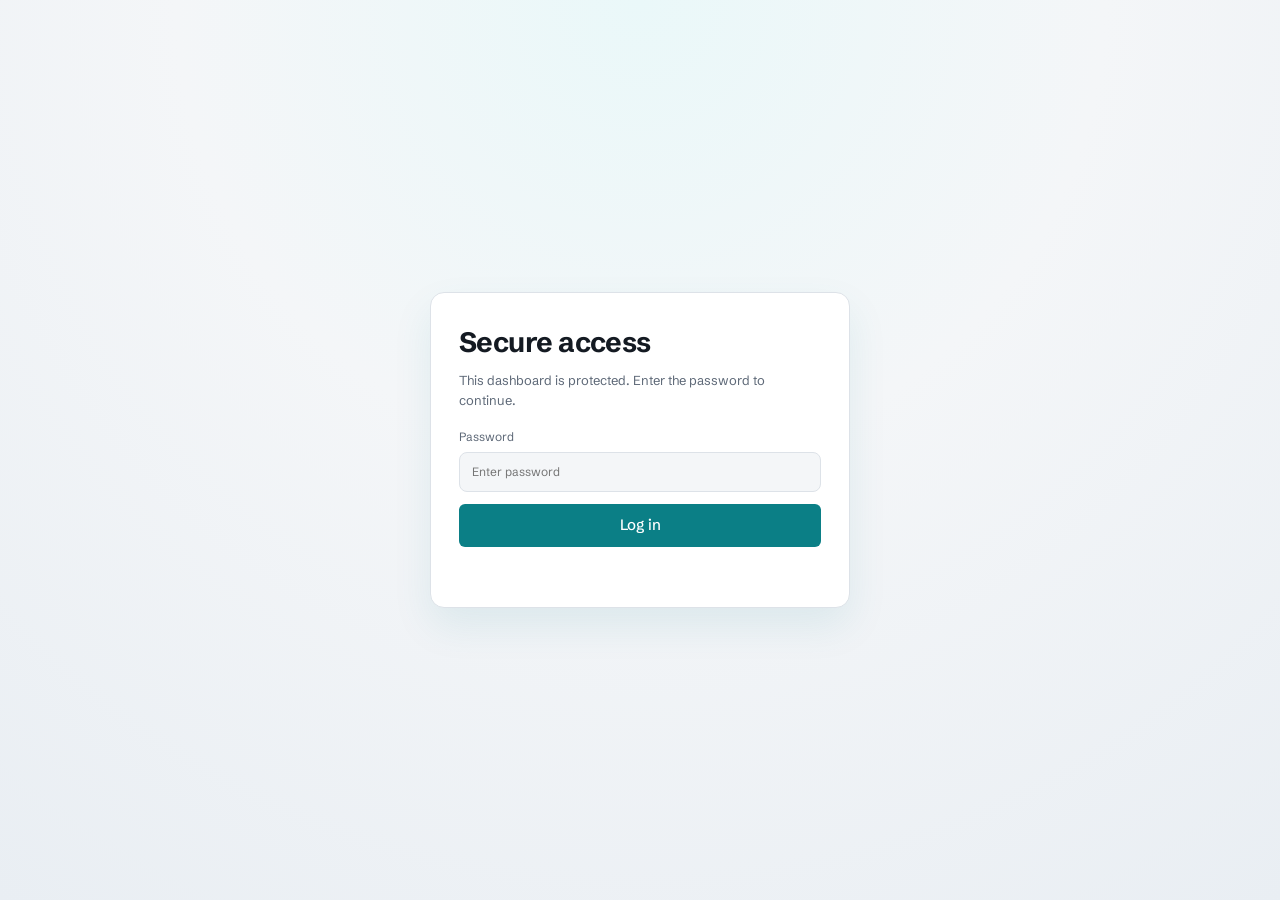
==== login/index.html @ b6eb1f84 "Refactor authentication redirects and add login page" ====
<!DOCTYPE html>
<html lang="en">
<head>
<meta charset="utf-8">
<meta name="viewport" content="width=device-width, initial-scale=1">
<title>Secure access</title>
<link rel="preconnect" href="https://fonts.googleapis.com">
<link rel="preconnect" href="https://fonts.gstatic.com" crossorigin>
<link href="https://fonts.googleapis.com/css2?family=Schibsted+Grotesk:wght@400;500;700&display=swap" rel="stylesheet">
<link rel="stylesheet" href="../login.css">
</head>
<body>
  <div id="loginScreen">
    <div class="login-card">
      <h1>Secure access</h1>
      <div class="sub">This dashboard is protected. Enter the password to continue.</div>
      <form id="loginForm" novalidate>
        <label>Password
          <input id="loginPassword" type="password" autocomplete="current-password" placeholder="Enter password" required>
        </label>
        <button class="btn" type="submit">Log in</button>
        <p id="loginError" role="alert" aria-live="polite"></p>
      </form>
    </div>
  </div>

  <script src="../login.js"></script>
</body>
</html>
---- login.css ----
:root{--bg:#f4f6f8;--panel:#fff;--ink:#141a22;--muted:#5d6877;--line:#dde2e8;--accent:#0b7f86;--accent-ink:#fff;--warn:#b4560a}
@media (prefers-color-scheme:dark){:root:not([data-theme=light]){--bg:#0f141a;--panel:#171e27;--ink:#e8edf3;--muted:#93a0b0;--line:#2a3441;--accent:#3fc1c9;--accent-ink:#06282b;--warn:#f0a35e}}
:root[data-theme=dark]{--bg:#0f141a;--panel:#171e27;--ink:#e8edf3;--muted:#93a0b0;--line:#2a3441;--accent:#3fc1c9;--accent-ink:#06282b;--warn:#f0a35e}
*{box-sizing:border-box}
body{margin:0;background:var(--bg);color:var(--ink);font:15px/1.5 "Schibsted Grotesk",system-ui,sans-serif}
#loginScreen{min-height:100vh;display:grid;place-items:center;padding:24px;background:radial-gradient(circle at top,#eaf8f9 0%,var(--bg) 42%,#e9eef3 100%)}
.login-card{width:min(100%,420px);background:var(--panel);border:1px solid var(--line);border-radius:14px;padding:28px;box-shadow:0 18px 40px rgba(11,127,134,.09)}
.login-card h1{margin:0 0 8px;font-size:28px;letter-spacing:-.02em}
.login-card form{display:flex;flex-direction:column;gap:12px;margin-top:18px}
.login-card label{font-size:12px;color:var(--muted);display:flex;flex-direction:column;gap:6px}
.login-card input{background:var(--bg);border:1px solid var(--line);border-radius:8px;padding:10px 12px;color:var(--ink)}
.login-card .btn{width:100%;padding:10px 14px}
#loginError{min-height:20px;margin:0;color:var(--warn);font-size:13px}
.sub{color:var(--muted);font-size:13px}
button,input{font:inherit;color:inherit}
.btn{background:var(--accent);color:var(--accent-ink);border:0;border-radius:6px;padding:8px 14px;cursor:pointer;font-weight:500}
:focus-visible{outline:2px solid var(--accent);outline-offset:2px}
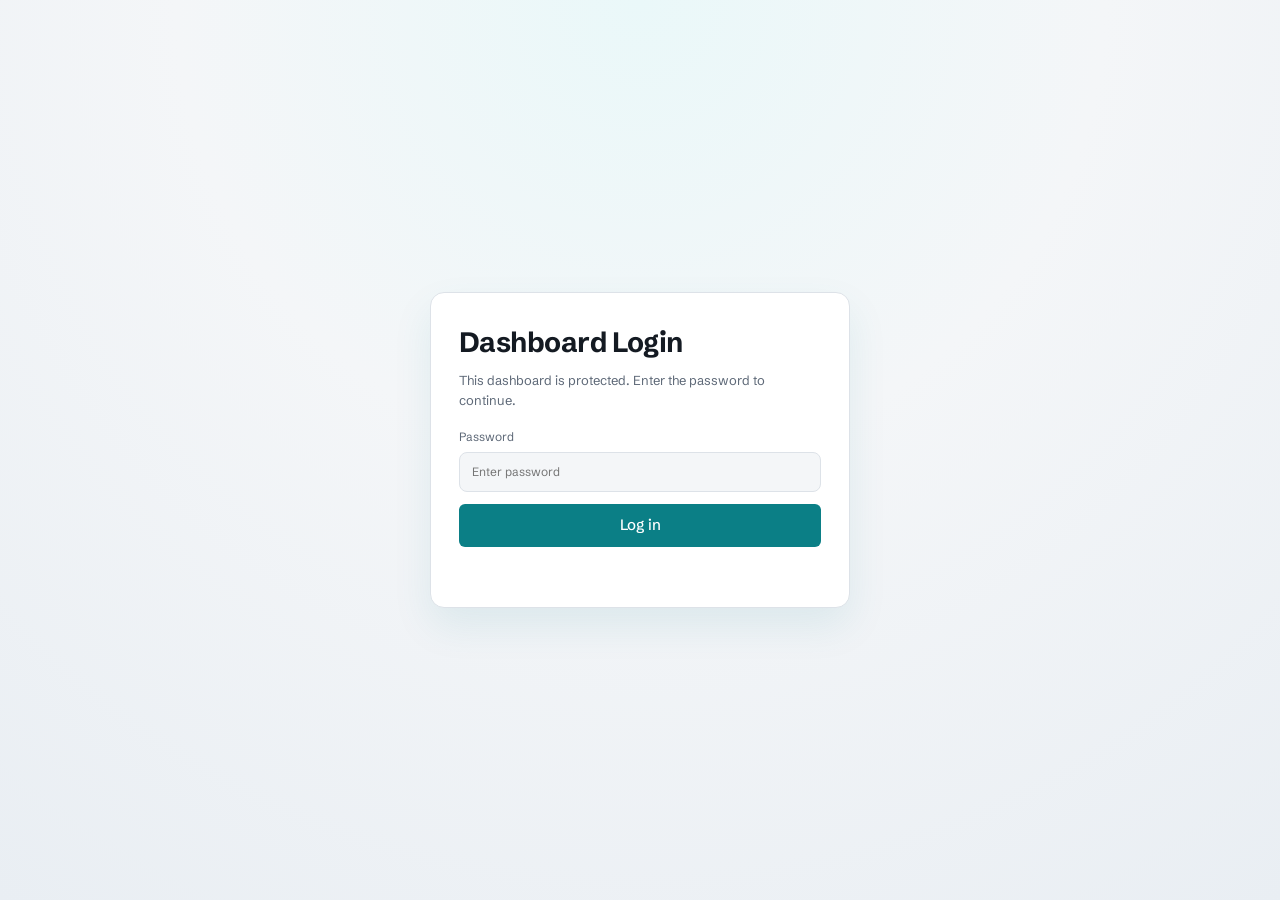
==== commit 398ba640: "Update theme toggle button icons and improve login page title" ====
--- a/login/index.html
+++ b/login/index.html
@@ -12,7 +12,7 @@
 <body>
   <div id="loginScreen">
     <div class="login-card">
-      <h1>Secure access</h1>
+      <h1>Dashboard Login</h1>
       <div class="sub">This dashboard is protected. Enter the password to continue.</div>
       <form id="loginForm" novalidate>
         <label>Password
